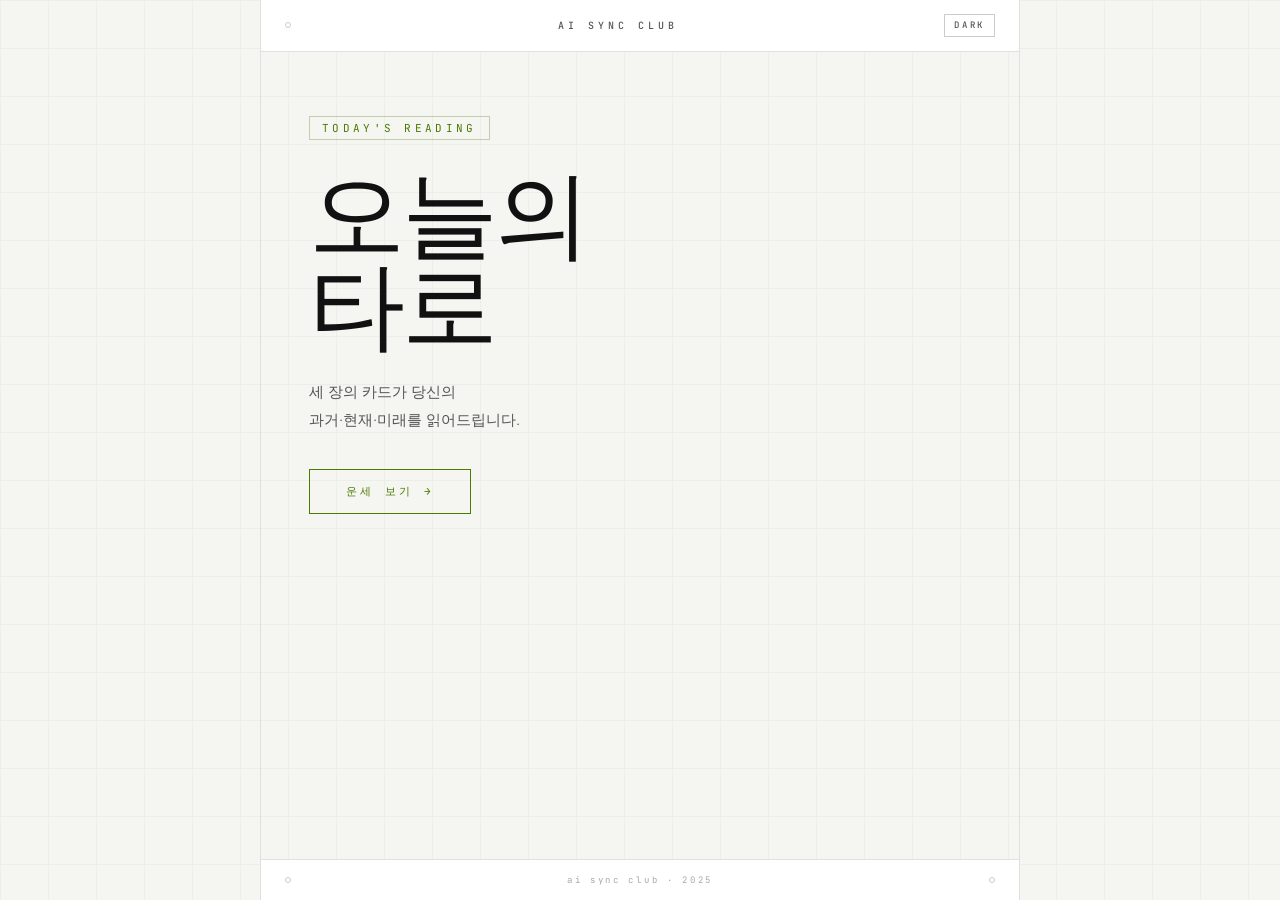
==== landing/index.html @ ec97b527 "랜딩 페이지를 타로 운세 전용 페이지로 개편 Hero/About/Contact 섹션 제거, 모달 방식 폐기, 운세 보기 버튼 클릭 시 인트로 페이드아웃 후 카드+운세 인라인 표시 " ====
<!DOCTYPE html>
<html lang="ko">
<head>
  <meta charset="UTF-8" />
  <meta name="viewport" content="width=device-width, initial-scale=1.0" />
  <meta name="description" content="AI싱크클럽 오늘의 타로 — 세 장의 카드로 당신의 운세를 읽어드립니다" />
  <title>오늘의 타로 · AI SYNC CLUB</title>
  <link rel="preconnect" href="https://fonts.googleapis.com" />
  <link rel="preconnect" href="https://fonts.gstatic.com" crossorigin />
  <link href="https://fonts.googleapis.com/css2?family=Inter:wght@300;400;500;600&family=JetBrains+Mono:wght@300;400;500&display=swap" rel="stylesheet" />
  <link rel="stylesheet" href="style.css" />
  <script>
    (function(){
      var t = localStorage.getItem('theme') || (window.matchMedia('(prefers-color-scheme: light)').matches ? 'light' : 'dark');
      document.documentElement.dataset.theme = t;
    })();
  </script>
</head>
<body>

  <div class="page">

    <header class="site-header">
      <div class="header-dot"></div>
      <span class="header-label">AI SYNC CLUB</span>
      <button class="theme-toggle" id="themeToggle" aria-label="테마 전환">LIGHT</button>
    </header>

    <main class="tarot-main">

      <!-- 인트로 -->
      <section class="tarot-intro" id="tarotIntro">
        <span class="tag">TODAY'S READING</span>
        <h1 class="tarot-page-title">오늘의<br>타로</h1>
        <p class="tarot-page-desc">
          세 장의 카드가 당신의<br>
          과거·현재·미래를 읽어드립니다.
        </p>
        <button class="btn-read" id="btnRead">운세 보기 →</button>
      </section>

      <!-- 리딩 결과 -->
      <section class="tarot-reading" id="tarotReading">
        <p class="tarot-reading-sub" id="tarotSub">카드를 뽑는 중입니다...</p>
        <div class="tarot-cards-row" id="tarotCardsRow"></div>
        <div class="tarot-fortune" id="tarotFortune"></div>
        <button class="btn-retry" id="btnRetry">다시 뽑기 ↺</button>
      </section>

    </main>

    <footer class="site-footer">
      <div class="header-dot"></div>
      <span class="footer-label">ai sync club · 2025</span>
      <div class="header-dot"></div>
    </footer>

  </div>

  <script src="script.js"></script>
  <script src="tarot.js"></script>
</body>
</html>
---- landing/style.css ----
/* ===========================
   AI SYNC CLUB — 타로 페이지
   =========================== */

*, *::before, *::after {
  box-sizing: border-box;
  margin: 0;
  padding: 0;
}

:root {
  --bg:             #0a0a0a;
  --surface:        #111111;
  --line:           #2a2a2a;
  --line-bright:    #444444;
  --text-primary:   #f0f0f0;
  --text-secondary: #666666;
  --text-dim:       #333333;
  --accent:         #c8ff00;

  --font-mono: 'JetBrains Mono', monospace;
  --font-sans: 'Inter', sans-serif;

  --t-fast: 120ms;
  --t-mid:  220ms;
}

:root[data-theme="light"] {
  --bg:             #f5f5f2;
  --surface:        #ffffff;
  --line:           #e0e0dc;
  --line-bright:    #cccccc;
  --text-primary:   #111111;
  --text-secondary: #555555;
  --text-dim:       #aaaaaa;
  --accent:         #4a7a00;
}

/* ── 기본 레이아웃 ── */

body {
  background-color: var(--bg);
  font-family: var(--font-sans);
  color: var(--text-primary);
  min-height: 100vh;
  transition: background-color var(--t-mid), color var(--t-mid);
}

body::before {
  content: '';
  position: fixed;
  inset: 0;
  background-image:
    linear-gradient(var(--line) 1px, transparent 1px),
    linear-gradient(90deg, var(--line) 1px, transparent 1px);
  background-size: 48px 48px;
  opacity: 0.35;
  pointer-events: none;
  z-index: 0;
}

.page {
  position: relative;
  z-index: 1;
  max-width: 760px;
  margin: 0 auto;
  border-left: 1px solid var(--line);
  border-right: 1px solid var(--line);
  min-height: 100vh;
  display: flex;
  flex-direction: column;
  animation: slideUp 0.6s cubic-bezier(0.16, 1, 0.3, 1) both;
}

/* ── 헤더 & 푸터 ── */

.site-header,
.site-footer {
  display: flex;
  align-items: center;
  justify-content: space-between;
  padding: 14px 24px;
  border-bottom: 1px solid var(--line);
  background: var(--surface);
  transition: background-color var(--t-mid), border-color var(--t-mid);
}

.site-footer {
  border-bottom: none;
  border-top: 1px solid var(--line);
  margin-top: auto;
}

.header-dot {
  width: 6px;
  height: 6px;
  border-radius: 50%;
  border: 1px solid var(--line-bright);
}

.header-label {
  font-family: var(--font-mono);
  font-size: 10px;
  font-weight: 500;
  letter-spacing: 0.4em;
  color: var(--text-secondary);
  text-transform: uppercase;
}

.footer-label {
  font-family: var(--font-mono);
  font-size: 9px;
  letter-spacing: 0.3em;
  color: var(--text-dim);
  text-transform: lowercase;
}

/* ── 테마 토글 ── */

.theme-toggle {
  font-family: var(--font-mono);
  font-size: 9px;
  font-weight: 500;
  letter-spacing: 0.3em;
  color: var(--text-secondary);
  background: none;
  border: 1px solid var(--line-bright);
  padding: 4px 9px;
  cursor: pointer;
  text-transform: uppercase;
  transition: color var(--t-fast), border-color var(--t-fast);
  line-height: 1.4;
}

.theme-toggle:hover {
  color: var(--text-primary);
  border-color: var(--text-secondary);
}

/* ── 타로 메인 ── */

.tarot-main {
  flex: 1;
  display: flex;
  flex-direction: column;
  padding: 64px 48px 72px;
}

/* ── 인트로 ── */

.tarot-intro {
  display: flex;
  flex-direction: column;
  gap: 28px;
  transition: opacity var(--t-mid);
}

.tarot-intro.hidden {
  display: none;
}

.tag {
  display: inline-block;
  font-family: var(--font-mono);
  font-size: 11px;
  font-weight: 400;
  letter-spacing: 0.3em;
  color: var(--accent);
  border: 1px solid rgba(200, 255, 0, 0.3);
  padding: 4px 12px;
  align-self: flex-start;
}

:root[data-theme="light"] .tag {
  border-color: rgba(74, 122, 0, 0.3);
}

.tarot-page-title {
  font-family: var(--font-mono);
  font-size: clamp(56px, 12vw, 96px);
  font-weight: 300;
  line-height: 0.95;
  letter-spacing: -0.03em;
  color: var(--text-primary);
}

.tarot-page-desc {
  font-size: 15px;
  font-weight: 300;
  line-height: 1.85;
  color: var(--text-secondary);
}

.btn-read {
  font-family: var(--font-mono);
  font-size: 11px;
  font-weight: 500;
  letter-spacing: 0.3em;
  color: var(--accent);
  background: none;
  border: 1px solid var(--accent);
  padding: 14px 36px;
  cursor: pointer;
  align-self: flex-start;
  text-transform: uppercase;
  margin-top: 8px;
  transition: background var(--t-fast), color var(--t-fast);
}

.btn-read:hover {
  background: var(--accent);
  color: var(--bg);
}

/* ── 리딩 결과 영역 ── */

.tarot-reading {
  display: flex;
  flex-direction: column;
  gap: 40px;
  opacity: 0;
  pointer-events: none;
  transition: opacity 0.4s;
}

.tarot-reading.visible {
  opacity: 1;
  pointer-events: all;
}

.tarot-reading-sub {
  font-family: var(--font-mono);
  font-size: 11px;
  color: var(--text-dim);
  letter-spacing: 0.2em;
  transition: opacity var(--t-mid);
}

/* ── 카드 플립 ── */

.tarot-cards-row {
  display: flex;
  gap: 16px;
  justify-content: center;
}

.tc-wrap {
  perspective: 1000px;
  flex: 1;
  max-width: 160px;
  display: flex;
  flex-direction: column;
  align-items: center;
  gap: 12px;
}

.tc-inner {
  width: 100%;
  aspect-ratio: 2 / 3;
  position: relative;
  transform-style: preserve-3d;
  transition: transform 0.7s cubic-bezier(0.4, 0, 0.2, 1);
}

.tc-wrap.flipped .tc-inner {
  transform: rotateY(180deg);
}

.tc-face {
  position: absolute;
  inset: 0;
  backface-visibility: hidden;
  -webkit-backface-visibility: hidden;
  display: flex;
  flex-direction: column;
  align-items: center;
  justify-content: center;
  border: 1px solid var(--line-bright);
  transition: border-color var(--t-mid);
}

.tc-back {
  background: var(--surface);
  background-image:
    repeating-linear-gradient(45deg,
      var(--line) 0px, var(--line) 1px,
      transparent 1px, transparent 10px);
}

.tc-back-symbol {
  font-size: 22px;
  color: var(--line-bright);
}

.tc-front {
  transform: rotateY(180deg);
  background: var(--surface);
  padding: 0;
  overflow: hidden;
  justify-content: flex-start;
}

.tc-img {
  width: 100%;
  flex: 1;
  object-fit: cover;
  object-position: top center;
  display: block;
  min-height: 0;
}

.tc-card-label {
  padding: 6px 8px 7px;
  background: var(--surface);
  display: flex;
  flex-direction: column;
  gap: 1px;
  transition: background-color var(--t-mid);
  flex-shrink: 0;
  width: 100%;
}

.tc-num {
  font-family: var(--font-mono);
  font-size: 8px;
  color: var(--text-dim);
  letter-spacing: 0.2em;
}

.tc-name {
  font-family: var(--font-mono);
  font-size: 10px;
  font-weight: 500;
  color: var(--text-primary);
  letter-spacing: 0.03em;
  white-space: nowrap;
  overflow: hidden;
  text-overflow: ellipsis;
}

.tc-pos-label {
  font-family: var(--font-mono);
  font-size: 9px;
  letter-spacing: 0.3em;
  color: var(--text-dim);
  text-transform: uppercase;
}

/* ── 운세 텍스트 ── */

.tarot-fortune {
  display: flex;
  flex-direction: column;
  gap: 20px;
  opacity: 0;
  transform: translateY(8px);
  transition: opacity 0.5s, transform 0.5s;
}

.tarot-fortune.visible {
  opacity: 1;
  transform: translateY(0);
}

.fortune-row {
  display: flex;
  flex-direction: column;
  gap: 6px;
  padding-left: 16px;
  border-left: 2px solid var(--accent);
}

.fortune-pos {
  font-family: var(--font-mono);
  font-size: 9px;
  letter-spacing: 0.35em;
  color: var(--accent);
  text-transform: uppercase;
}

.fortune-card-name {
  font-family: var(--font-mono);
  font-size: 13px;
  font-weight: 500;
  color: var(--text-primary);
}

.fortune-text {
  font-size: 14px;
  font-weight: 300;
  line-height: 1.8;
  color: var(--text-secondary);
}

.fortune-summary {
  padding: 20px;
  border: 1px solid var(--line);
  font-size: 14px;
  font-weight: 300;
  line-height: 1.85;
  color: var(--text-secondary);
  font-style: italic;
  background: var(--bg);
  transition: background-color var(--t-mid), border-color var(--t-mid);
}

.btn-retry {
  font-family: var(--font-mono);
  font-size: 10px;
  font-weight: 500;
  letter-spacing: 0.3em;
  color: var(--text-secondary);
  background: none;
  border: 1px solid var(--line-bright);
  padding: 12px 24px;
  cursor: pointer;
  align-self: center;
  transition: color var(--t-fast), border-color var(--t-fast);
  text-transform: uppercase;
}

.btn-retry:hover {
  color: var(--text-primary);
  border-color: var(--text-secondary);
}

/* ── 애니메이션 ── */

@keyframes slideUp {
  from { opacity: 0; transform: translateY(24px); }
  to   { opacity: 1; transform: translateY(0); }
}

/* ── 반응형 ── */

@media (max-width: 600px) {
  .tarot-main     { padding: 48px 24px 56px; }
  .tarot-cards-row { gap: 8px; }
  .tc-name        { font-size: 9px; }
}
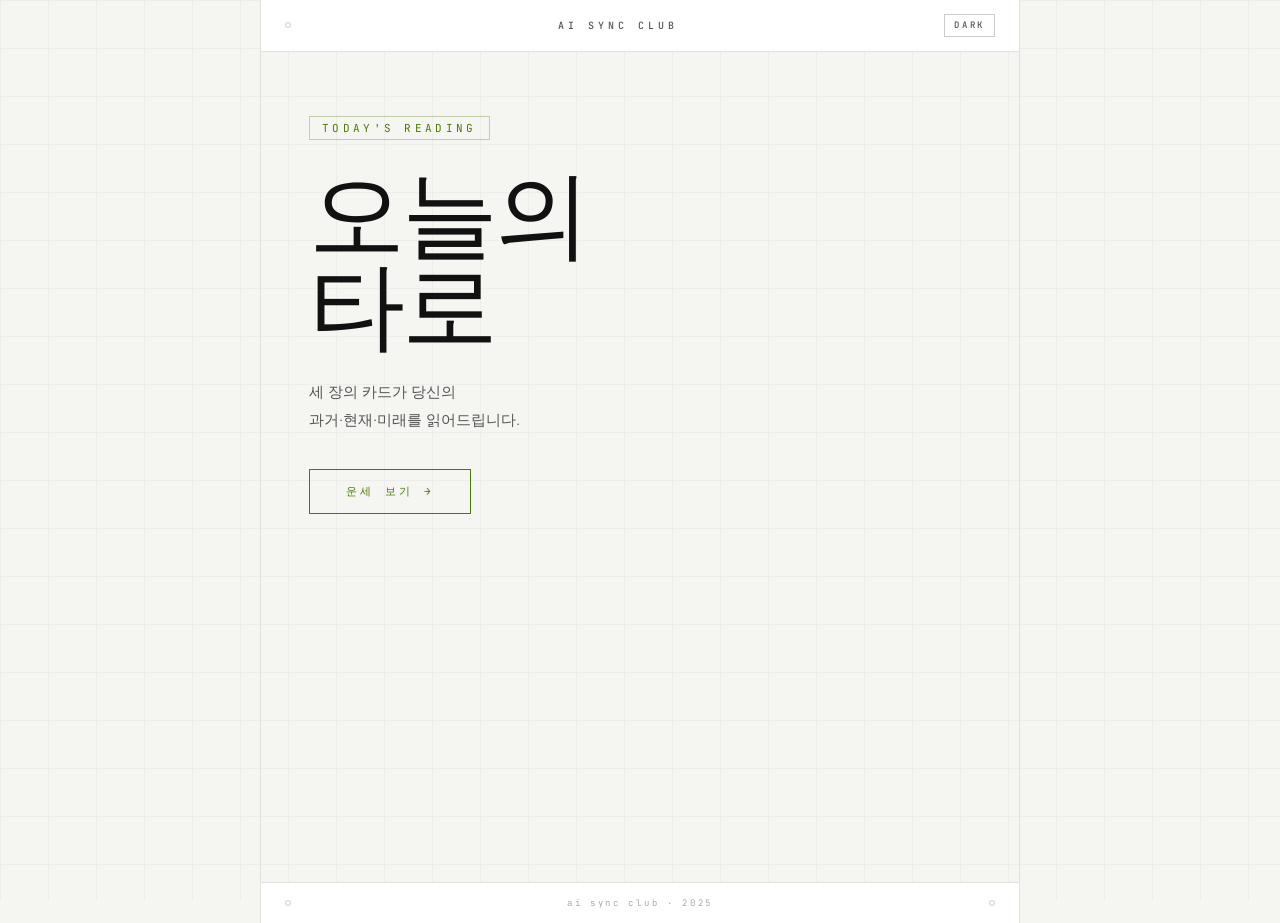
==== commit 9e498389: "로또 번호 5게임 생성 기능 추가 타로 운세 하단에 로또 행운 번호 5게임 표시, 1~45 중 6개 무작위 추첨 후 오름차순 정렬, 번호대별 공식 색상(노랑/파랑/빨강/회색/초록)" ====
--- a/landing/index.html
+++ b/landing/index.html
@@ -44,6 +44,16 @@
         <p class="tarot-reading-sub" id="tarotSub">카드를 뽑는 중입니다...</p>
         <div class="tarot-cards-row" id="tarotCardsRow"></div>
         <div class="tarot-fortune" id="tarotFortune"></div>
+
+        <!-- 로또 번호 -->
+        <div class="lotto-section" id="lottoSection">
+          <div class="lotto-header">
+            <span class="lotto-label">LOTTO · 이번 주 행운 번호</span>
+            <button class="btn-lotto-refresh" id="btnLottoRefresh" aria-label="번호 재생성">↺</button>
+          </div>
+          <div class="lotto-games" id="lottoGames"></div>
+        </div>
+
         <button class="btn-retry" id="btnRetry">다시 뽑기 ↺</button>
       </section>
 
--- a/landing/style.css
+++ b/landing/style.css
@@ -404,6 +404,107 @@
   transition: background-color var(--t-mid), border-color var(--t-mid);
 }
 
+/* ── 로또 섹션 ── */
+
+.lotto-section {
+  border-top: 1px solid var(--line);
+  padding-top: 32px;
+  opacity: 0;
+  transform: translateY(8px);
+  transition: opacity 0.5s 0.2s, transform 0.5s 0.2s;
+}
+
+.lotto-section.visible {
+  opacity: 1;
+  transform: translateY(0);
+}
+
+.lotto-header {
+  display: flex;
+  align-items: center;
+  justify-content: space-between;
+  margin-bottom: 20px;
+}
+
+.lotto-label {
+  font-family: var(--font-mono);
+  font-size: 10px;
+  font-weight: 500;
+  letter-spacing: 0.4em;
+  color: var(--text-secondary);
+  text-transform: uppercase;
+}
+
+.btn-lotto-refresh {
+  font-family: var(--font-mono);
+  font-size: 14px;
+  color: var(--text-secondary);
+  background: none;
+  border: 1px solid var(--line-bright);
+  width: 28px;
+  height: 28px;
+  display: flex;
+  align-items: center;
+  justify-content: center;
+  cursor: pointer;
+  transition: color var(--t-fast), border-color var(--t-fast);
+  border-radius: 0;
+}
+
+.btn-lotto-refresh:hover {
+  color: var(--text-primary);
+  border-color: var(--text-secondary);
+}
+
+.lotto-games {
+  display: flex;
+  flex-direction: column;
+  gap: 10px;
+}
+
+.lotto-game {
+  display: flex;
+  align-items: center;
+  gap: 14px;
+}
+
+.lotto-game-num {
+  font-family: var(--font-mono);
+  font-size: 9px;
+  letter-spacing: 0.1em;
+  color: var(--text-dim);
+  width: 32px;
+  flex-shrink: 0;
+}
+
+.lotto-balls {
+  display: flex;
+  gap: 7px;
+  flex-wrap: wrap;
+}
+
+.lotto-ball {
+  width: 34px;
+  height: 34px;
+  border-radius: 50%;
+  display: flex;
+  align-items: center;
+  justify-content: center;
+  font-family: var(--font-mono);
+  font-size: 11px;
+  font-weight: 500;
+  flex-shrink: 0;
+}
+
+/* 번호대별 공식 색상 */
+.lotto-ball.r1  { background: #f5c315; color: #333; }  /* 1-10  노랑 */
+.lotto-ball.r11 { background: #4b82f0; color: #fff; }  /* 11-20 파랑 */
+.lotto-ball.r21 { background: #e04040; color: #fff; }  /* 21-30 빨강 */
+.lotto-ball.r31 { background: #6e6e6e; color: #fff; }  /* 31-40 회색 */
+.lotto-ball.r41 { background: #43a86e; color: #fff; }  /* 41-45 초록 */
+
+/* ── 다시 뽑기 버튼 ── */
+
 .btn-retry {
   font-family: var(--font-mono);
   font-size: 10px;
@@ -434,7 +535,9 @@
 /* ── 반응형 ── */
 
 @media (max-width: 600px) {
-  .tarot-main     { padding: 48px 24px 56px; }
+  .tarot-main      { padding: 48px 24px 56px; }
   .tarot-cards-row { gap: 8px; }
-  .tc-name        { font-size: 9px; }
-}
+  .tc-name         { font-size: 9px; }
+  .lotto-ball      { width: 30px; height: 30px; font-size: 10px; }
+  .lotto-balls     { gap: 5px; }
+}
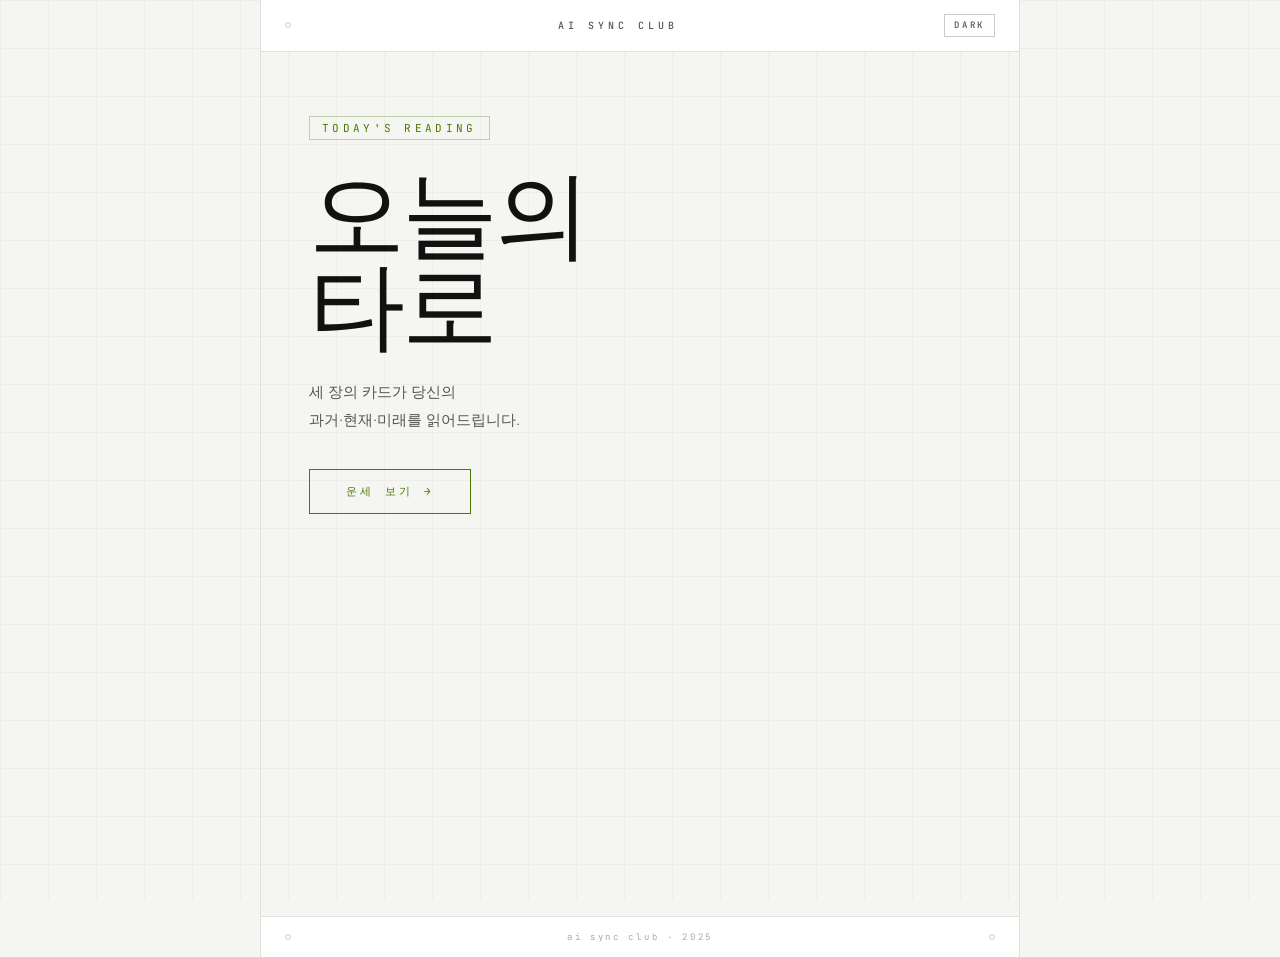
==== commit 4324c05d: "R37 RUNNERS 오늘의 러닝 거리 추가 로또 번호 하단에 5~15km 랜덤 러닝 거리 표시, ↺ 버튼 및 다시 뽑기 시 거리도 함께 재생성  Co-Authored-By: Cl" ====
--- a/landing/index.html
+++ b/landing/index.html
@@ -52,6 +52,7 @@
             <button class="btn-lotto-refresh" id="btnLottoRefresh" aria-label="번호 재생성">↺</button>
           </div>
           <div class="lotto-games" id="lottoGames"></div>
+          <div class="running-banner" id="runningBanner"></div>
         </div>
 
         <button class="btn-retry" id="btnRetry">다시 뽑기 ↺</button>
--- a/landing/style.css
+++ b/landing/style.css
@@ -503,6 +503,22 @@
 .lotto-ball.r31 { background: #6e6e6e; color: #fff; }  /* 31-40 회색 */
 .lotto-ball.r41 { background: #43a86e; color: #fff; }  /* 41-45 초록 */
 
+.running-banner {
+  font-family: var(--font-mono);
+  font-size: 12px;
+  font-weight: 500;
+  color: var(--accent);
+  border: 1px solid rgba(200, 255, 0, 0.25);
+  padding: 13px 16px;
+  letter-spacing: 0.04em;
+  margin-top: 6px;
+  transition: border-color var(--t-mid);
+}
+
+:root[data-theme="light"] .running-banner {
+  border-color: rgba(74, 122, 0, 0.3);
+}
+
 /* ── 다시 뽑기 버튼 ── */
 
 .btn-retry {
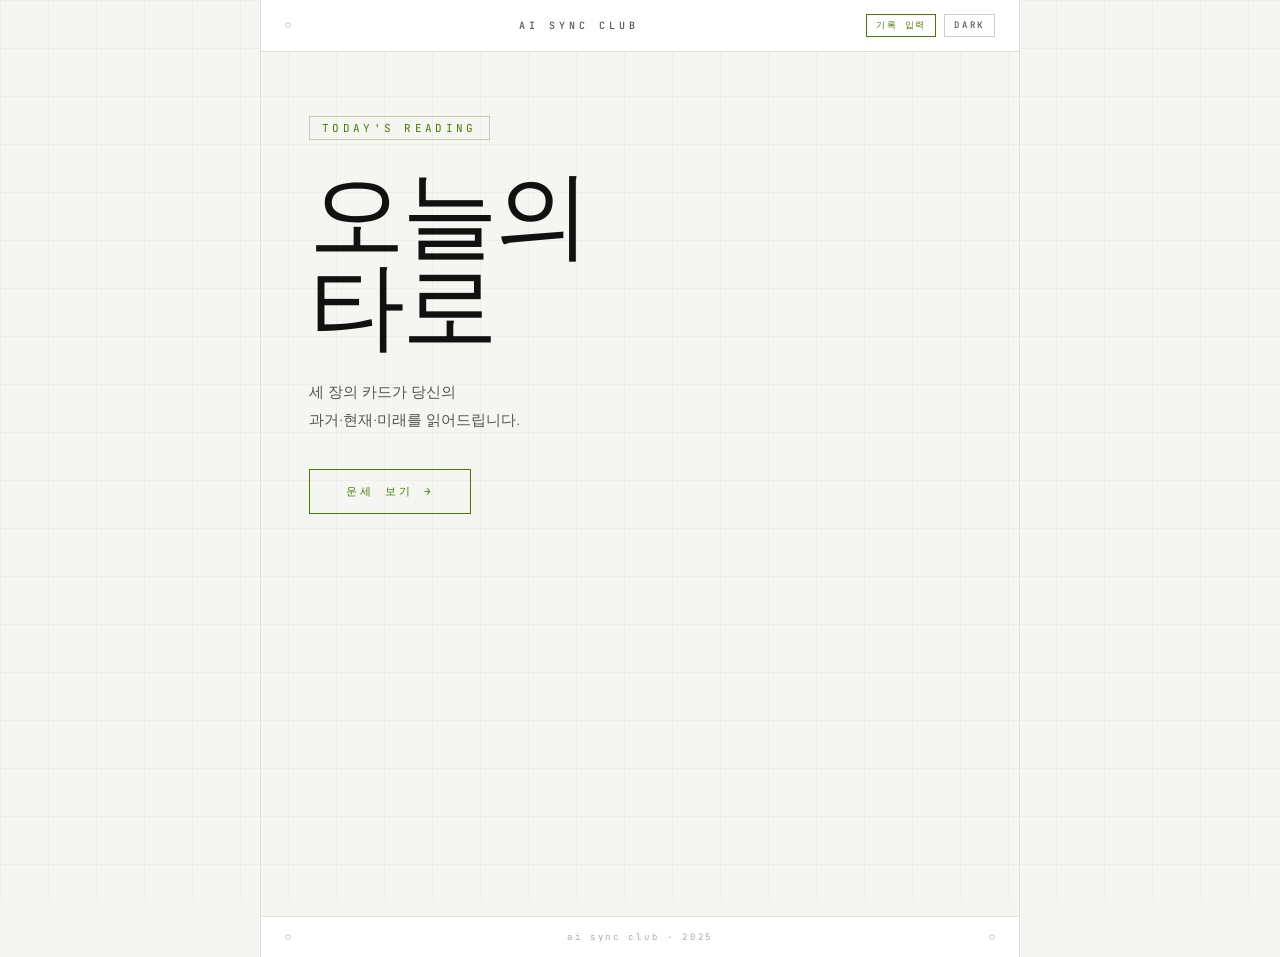
==== commit 7943caca: "러닝 기록 입력 폼 추가 (Google Sheets 연동) 헤더에 기록 입력 버튼, 날짜/이름/거리 모달 폼, Apps Script GET API로 시트 자동 업데이트, Code." ====
--- a/landing/index.html
+++ b/landing/index.html
@@ -23,7 +23,10 @@
     <header class="site-header">
       <div class="header-dot"></div>
       <span class="header-label">AI SYNC CLUB</span>
-      <button class="theme-toggle" id="themeToggle" aria-label="테마 전환">LIGHT</button>
+      <div class="header-actions">
+        <button class="run-log-btn" id="btnRunLog">기록 입력</button>
+        <button class="theme-toggle" id="themeToggle" aria-label="테마 전환">LIGHT</button>
+      </div>
     </header>
 
     <main class="tarot-main">
@@ -68,7 +71,36 @@
 
   </div>
 
+  <!-- 러닝 기록 입력 모달 -->
+  <div class="run-overlay" id="runOverlay">
+    <div class="run-modal">
+      <header class="run-modal-header">
+        <span class="run-modal-title">R37 RUNNERS · 기록 입력</span>
+        <button class="run-modal-close" id="runClose" aria-label="닫기">✕</button>
+      </header>
+
+      <form class="run-form" id="runForm" novalidate>
+        <div class="run-form-group">
+          <label class="run-form-label" for="runDate">날짜</label>
+          <input class="run-form-input" type="date" id="runDate" name="date" required />
+        </div>
+        <div class="run-form-group">
+          <label class="run-form-label" for="runName">이름</label>
+          <input class="run-form-input" type="text" id="runName" name="name" placeholder="이름을 입력하세요" required autocomplete="off" />
+        </div>
+        <div class="run-form-group">
+          <label class="run-form-label" for="runDist">거리 (km)</label>
+          <input class="run-form-input" type="number" id="runDist" name="distance"
+                 placeholder="0.0" step="0.1" min="0.1" max="999" required />
+        </div>
+        <p class="run-form-status" id="runStatus"></p>
+        <button class="run-form-submit" type="submit" id="runSubmit">저장하기 →</button>
+      </form>
+    </div>
+  </div>
+
   <script src="script.js"></script>
   <script src="tarot.js"></script>
+  <script src="runner.js"></script>
 </body>
 </html>
--- a/landing/style.css
+++ b/landing/style.css
@@ -115,6 +115,34 @@
   text-transform: lowercase;
 }
 
+/* ── 헤더 액션 그룹 ── */
+
+.header-actions {
+  display: flex;
+  align-items: center;
+  gap: 8px;
+}
+
+.run-log-btn {
+  font-family: var(--font-mono);
+  font-size: 9px;
+  font-weight: 500;
+  letter-spacing: 0.2em;
+  color: var(--accent);
+  background: none;
+  border: 1px solid var(--accent);
+  padding: 4px 9px;
+  cursor: pointer;
+  text-transform: uppercase;
+  transition: background var(--t-fast), color var(--t-fast);
+  line-height: 1.4;
+}
+
+.run-log-btn:hover {
+  background: var(--accent);
+  color: var(--bg);
+}
+
 /* ── 테마 토글 ── */
 
 .theme-toggle {
@@ -541,6 +569,157 @@
   border-color: var(--text-secondary);
 }
 
+/* ── 러닝 기록 모달 ── */
+
+.run-overlay {
+  position: fixed;
+  inset: 0;
+  z-index: 300;
+  background: rgba(0, 0, 0, 0.88);
+  display: flex;
+  align-items: center;
+  justify-content: center;
+  padding: 24px;
+  opacity: 0;
+  pointer-events: none;
+  transition: opacity var(--t-mid);
+}
+
+.run-overlay.is-open {
+  opacity: 1;
+  pointer-events: all;
+}
+
+.run-modal {
+  background: var(--surface);
+  border: 1px solid var(--line-bright);
+  width: 100%;
+  max-width: 420px;
+  padding: 32px;
+  display: flex;
+  flex-direction: column;
+  gap: 28px;
+  transform: translateY(20px);
+  transition: transform var(--t-mid), background-color var(--t-mid);
+}
+
+.run-overlay.is-open .run-modal {
+  transform: translateY(0);
+}
+
+.run-modal-header {
+  display: flex;
+  align-items: center;
+  justify-content: space-between;
+}
+
+.run-modal-title {
+  font-family: var(--font-mono);
+  font-size: 10px;
+  font-weight: 500;
+  letter-spacing: 0.35em;
+  color: var(--text-secondary);
+  text-transform: uppercase;
+}
+
+.run-modal-close {
+  font-family: var(--font-mono);
+  font-size: 11px;
+  color: var(--text-secondary);
+  background: none;
+  border: 1px solid var(--line-bright);
+  padding: 4px 10px;
+  cursor: pointer;
+  transition: color var(--t-fast), border-color var(--t-fast);
+  letter-spacing: 0.1em;
+}
+
+.run-modal-close:hover {
+  color: var(--text-primary);
+  border-color: var(--text-secondary);
+}
+
+/* ── 러닝 폼 ── */
+
+.run-form {
+  display: flex;
+  flex-direction: column;
+  gap: 18px;
+}
+
+.run-form-group {
+  display: flex;
+  flex-direction: column;
+  gap: 7px;
+}
+
+.run-form-label {
+  font-family: var(--font-mono);
+  font-size: 9px;
+  font-weight: 500;
+  letter-spacing: 0.35em;
+  color: var(--text-secondary);
+  text-transform: uppercase;
+}
+
+.run-form-input {
+  background: var(--bg);
+  border: 1px solid var(--line-bright);
+  color: var(--text-primary);
+  font-family: var(--font-sans);
+  font-size: 15px;
+  font-weight: 300;
+  padding: 11px 14px;
+  outline: none;
+  width: 100%;
+  border-radius: 0;
+  appearance: none;
+  -webkit-appearance: none;
+  transition: border-color var(--t-fast), background-color var(--t-mid);
+}
+
+.run-form-input::placeholder {
+  color: var(--text-dim);
+}
+
+.run-form-input:focus {
+  border-color: var(--accent);
+}
+
+/* date input 캘린더 아이콘 색상 */
+:root[data-theme="dark"] input[type="date"]::-webkit-calendar-picker-indicator {
+  filter: invert(1);
+}
+
+.run-form-status {
+  min-height: 20px;
+  font-family: var(--font-mono);
+  font-size: 11px;
+  letter-spacing: 0.05em;
+  transition: color var(--t-fast);
+}
+
+.run-form-status.ok  { color: var(--accent); }
+.run-form-status.err { color: #e04040; }
+
+.run-form-submit {
+  font-family: var(--font-mono);
+  font-size: 11px;
+  font-weight: 500;
+  letter-spacing: 0.25em;
+  color: var(--bg);
+  background: var(--accent);
+  border: none;
+  padding: 14px;
+  cursor: pointer;
+  text-transform: uppercase;
+  transition: opacity var(--t-fast);
+  margin-top: 4px;
+}
+
+.run-form-submit:hover  { opacity: 0.85; }
+.run-form-submit:disabled { opacity: 0.4; cursor: not-allowed; }
+
 /* ── 애니메이션 ── */
 
 @keyframes slideUp {
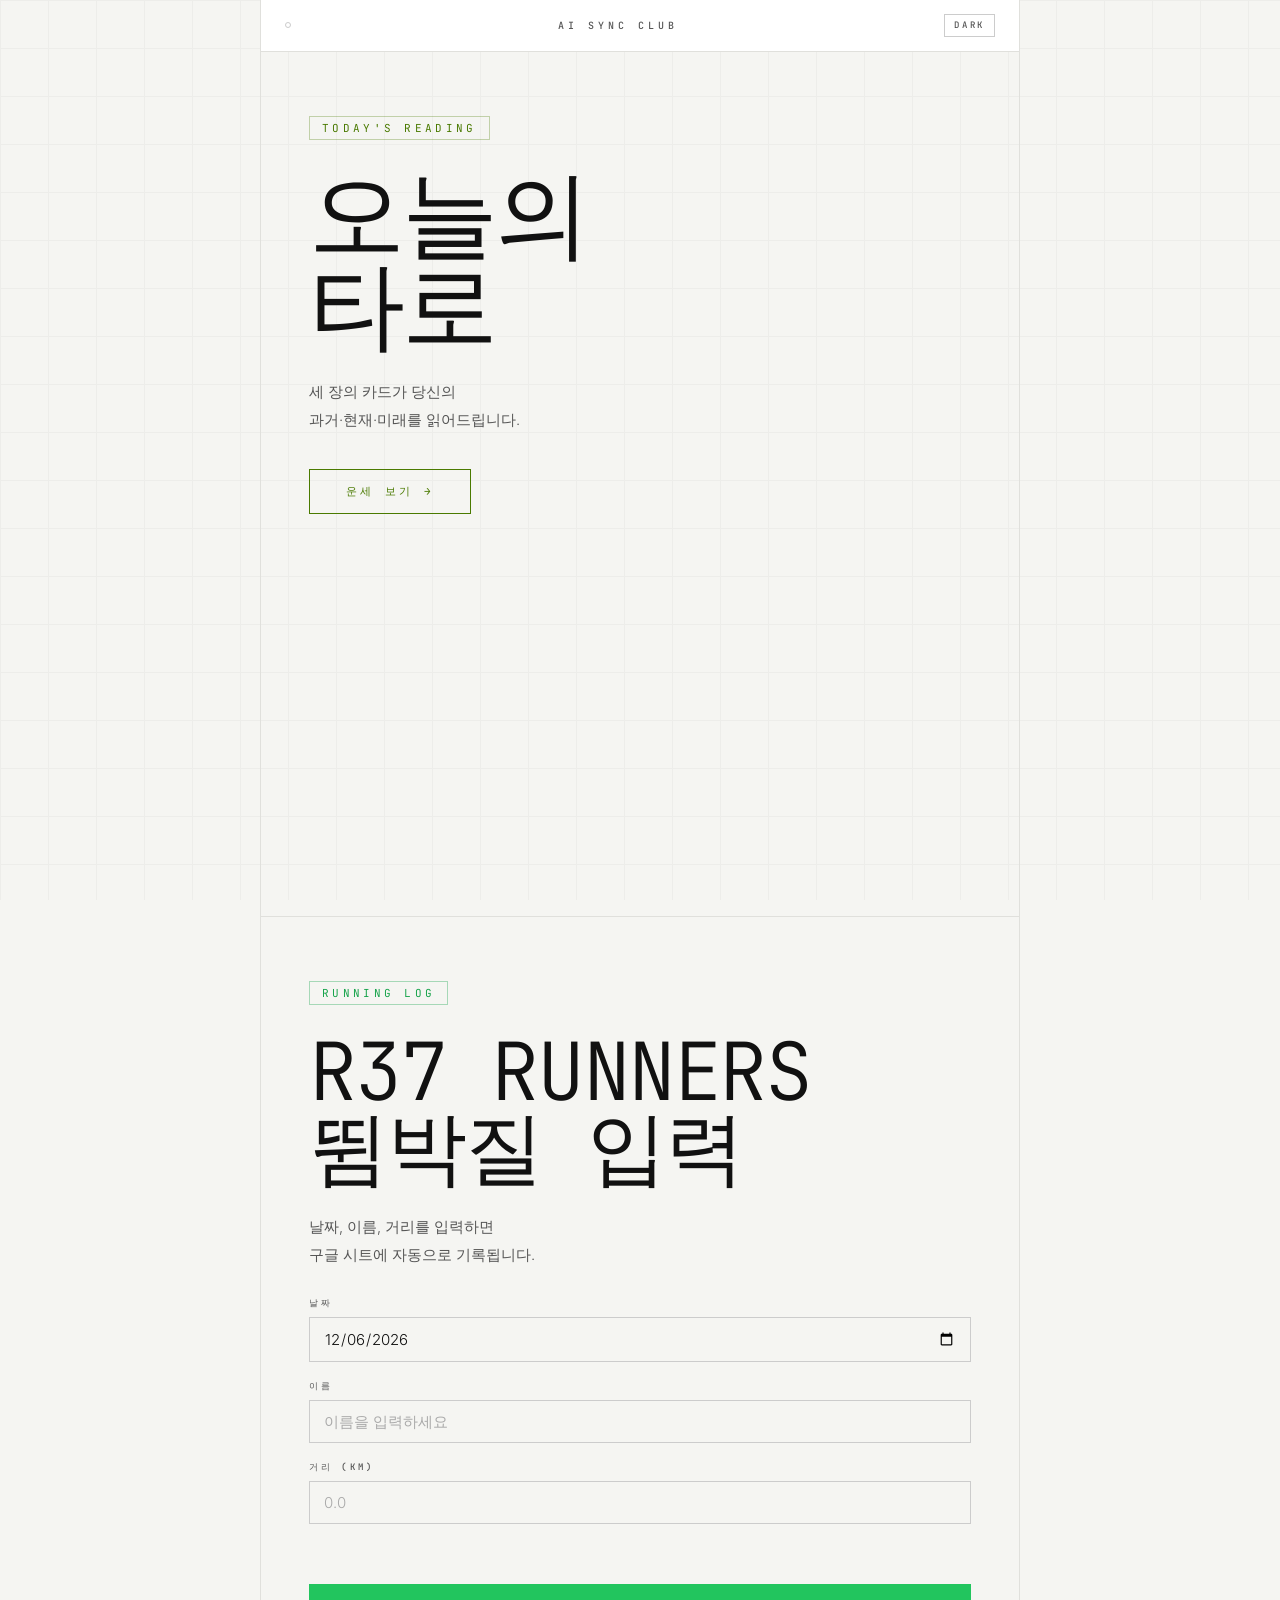
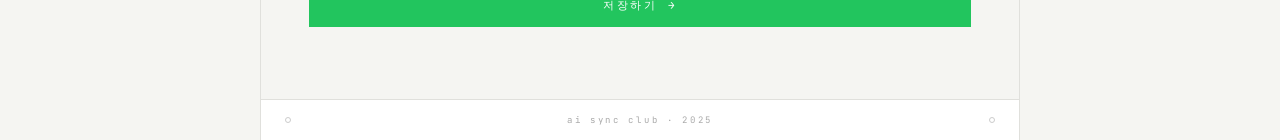
==== commit f7caccfb: "뜀박질 입력을 타로와 동등한 독립 섹션으로 재구성 - 모달 제거 → 페이지에 .runner-section으로 직접 배치 - 제목: R37 RUNNERS 뜀박질 입력 - 저장 버튼 " ====
--- a/landing/index.html
+++ b/landing/index.html
@@ -23,15 +23,12 @@
     <header class="site-header">
       <div class="header-dot"></div>
       <span class="header-label">AI SYNC CLUB</span>
-      <div class="header-actions">
-        <button class="run-log-btn" id="btnRunLog">기록 입력</button>
-        <button class="theme-toggle" id="themeToggle" aria-label="테마 전환">LIGHT</button>
-      </div>
+      <button class="theme-toggle" id="themeToggle" aria-label="테마 전환">LIGHT</button>
     </header>
 
+    <!-- 타로 섹션 -->
     <main class="tarot-main">
 
-      <!-- 인트로 -->
       <section class="tarot-intro" id="tarotIntro">
         <span class="tag">TODAY'S READING</span>
         <h1 class="tarot-page-title">오늘의<br>타로</h1>
@@ -42,13 +39,11 @@
         <button class="btn-read" id="btnRead">운세 보기 →</button>
       </section>
 
-      <!-- 리딩 결과 -->
       <section class="tarot-reading" id="tarotReading">
         <p class="tarot-reading-sub" id="tarotSub">카드를 뽑는 중입니다...</p>
         <div class="tarot-cards-row" id="tarotCardsRow"></div>
         <div class="tarot-fortune" id="tarotFortune"></div>
 
-        <!-- 로또 번호 -->
         <div class="lotto-section" id="lottoSection">
           <div class="lotto-header">
             <span class="lotto-label">LOTTO · 이번 주 행운 번호</span>
@@ -63,21 +58,11 @@
 
     </main>
 
-    <footer class="site-footer">
-      <div class="header-dot"></div>
-      <span class="footer-label">ai sync club · 2025</span>
-      <div class="header-dot"></div>
-    </footer>
-
-  </div>
-
-  <!-- 러닝 기록 입력 모달 -->
-  <div class="run-overlay" id="runOverlay">
-    <div class="run-modal">
-      <header class="run-modal-header">
-        <span class="run-modal-title">R37 RUNNERS · 기록 입력</span>
-        <button class="run-modal-close" id="runClose" aria-label="닫기">✕</button>
-      </header>
+    <!-- 뜀박질 입력 섹션 -->
+    <section class="runner-section">
+      <span class="tag runner-tag">RUNNING LOG</span>
+      <h2 class="runner-title">R37 RUNNERS<br>뜀박질 입력</h2>
+      <p class="runner-desc">날짜, 이름, 거리를 입력하면<br>구글 시트에 자동으로 기록됩니다.</p>
 
       <form class="run-form" id="runForm" novalidate>
         <div class="run-form-group">
@@ -94,9 +79,16 @@
                  placeholder="0.0" step="0.1" min="0.1" max="999" required />
         </div>
         <p class="run-form-status" id="runStatus"></p>
-        <button class="run-form-submit" type="submit" id="runSubmit">저장하기 →</button>
+        <button class="run-form-submit run-submit-green" type="submit" id="runSubmit">저장하기 →</button>
       </form>
-    </div>
+    </section>
+
+    <footer class="site-footer">
+      <div class="header-dot"></div>
+      <span class="footer-label">ai sync club · 2025</span>
+      <div class="header-dot"></div>
+    </footer>
+
   </div>
 
   <script src="script.js"></script>
--- a/landing/style.css
+++ b/landing/style.css
@@ -569,74 +569,41 @@
   border-color: var(--text-secondary);
 }
 
-/* ── 러닝 기록 모달 ── */
-
-.run-overlay {
-  position: fixed;
-  inset: 0;
-  z-index: 300;
-  background: rgba(0, 0, 0, 0.88);
-  display: flex;
-  align-items: center;
-  justify-content: center;
-  padding: 24px;
-  opacity: 0;
-  pointer-events: none;
-  transition: opacity var(--t-mid);
-}
-
-.run-overlay.is-open {
-  opacity: 1;
-  pointer-events: all;
-}
-
-.run-modal {
-  background: var(--surface);
-  border: 1px solid var(--line-bright);
-  width: 100%;
-  max-width: 420px;
-  padding: 32px;
+/* ── 뜀박질 입력 섹션 ── */
+
+.runner-section {
+  border-top: 1px solid var(--line);
+  padding: 64px 48px 72px;
   display: flex;
   flex-direction: column;
   gap: 28px;
-  transform: translateY(20px);
-  transition: transform var(--t-mid), background-color var(--t-mid);
-}
-
-.run-overlay.is-open .run-modal {
-  transform: translateY(0);
-}
-
-.run-modal-header {
-  display: flex;
-  align-items: center;
-  justify-content: space-between;
-}
-
-.run-modal-title {
-  font-family: var(--font-mono);
-  font-size: 10px;
-  font-weight: 500;
-  letter-spacing: 0.35em;
-  color: var(--text-secondary);
-  text-transform: uppercase;
-}
-
-.run-modal-close {
-  font-family: var(--font-mono);
-  font-size: 11px;
-  color: var(--text-secondary);
-  background: none;
-  border: 1px solid var(--line-bright);
-  padding: 4px 10px;
-  cursor: pointer;
-  transition: color var(--t-fast), border-color var(--t-fast);
-  letter-spacing: 0.1em;
-}
-
-.run-modal-close:hover {
-  color: var(--text-primary);
-  border-color: var(--text-secondary);
+  transition: border-color var(--t-mid);
+}
+
+.runner-tag {
+  border-color: rgba(34, 197, 94, 0.35);
+  color: #22c55e;
+}
+
+:root[data-theme="light"] .runner-tag {
+  border-color: rgba(22, 163, 74, 0.35);
+  color: #16a34a;
+}
+
+.runner-title {
+  font-family: var(--font-mono);
+  font-size: clamp(44px, 10vw, 80px);
+  font-weight: 300;
+  line-height: 0.95;
+  letter-spacing: -0.03em;
+  color: var(--text-primary);
+}
+
+.runner-desc {
+  font-size: 15px;
+  font-weight: 300;
+  line-height: 1.85;
+  color: var(--text-secondary);
 }
 
 /* ── 러닝 폼 ── */
@@ -720,6 +687,12 @@
 .run-form-submit:hover  { opacity: 0.85; }
 .run-form-submit:disabled { opacity: 0.4; cursor: not-allowed; }
 
+.run-submit-green {
+  background: #22c55e;
+  color: #fff;
+}
+.run-submit-green:hover { background: #16a34a; opacity: 1; }
+
 /* ── 애니메이션 ── */
 
 @keyframes slideUp {
@@ -731,6 +704,7 @@
 
 @media (max-width: 600px) {
   .tarot-main      { padding: 48px 24px 56px; }
+  .runner-section  { padding: 48px 24px 56px; }
   .tarot-cards-row { gap: 8px; }
   .tc-name         { font-size: 9px; }
   .lotto-ball      { width: 30px; height: 30px; font-size: 10px; }
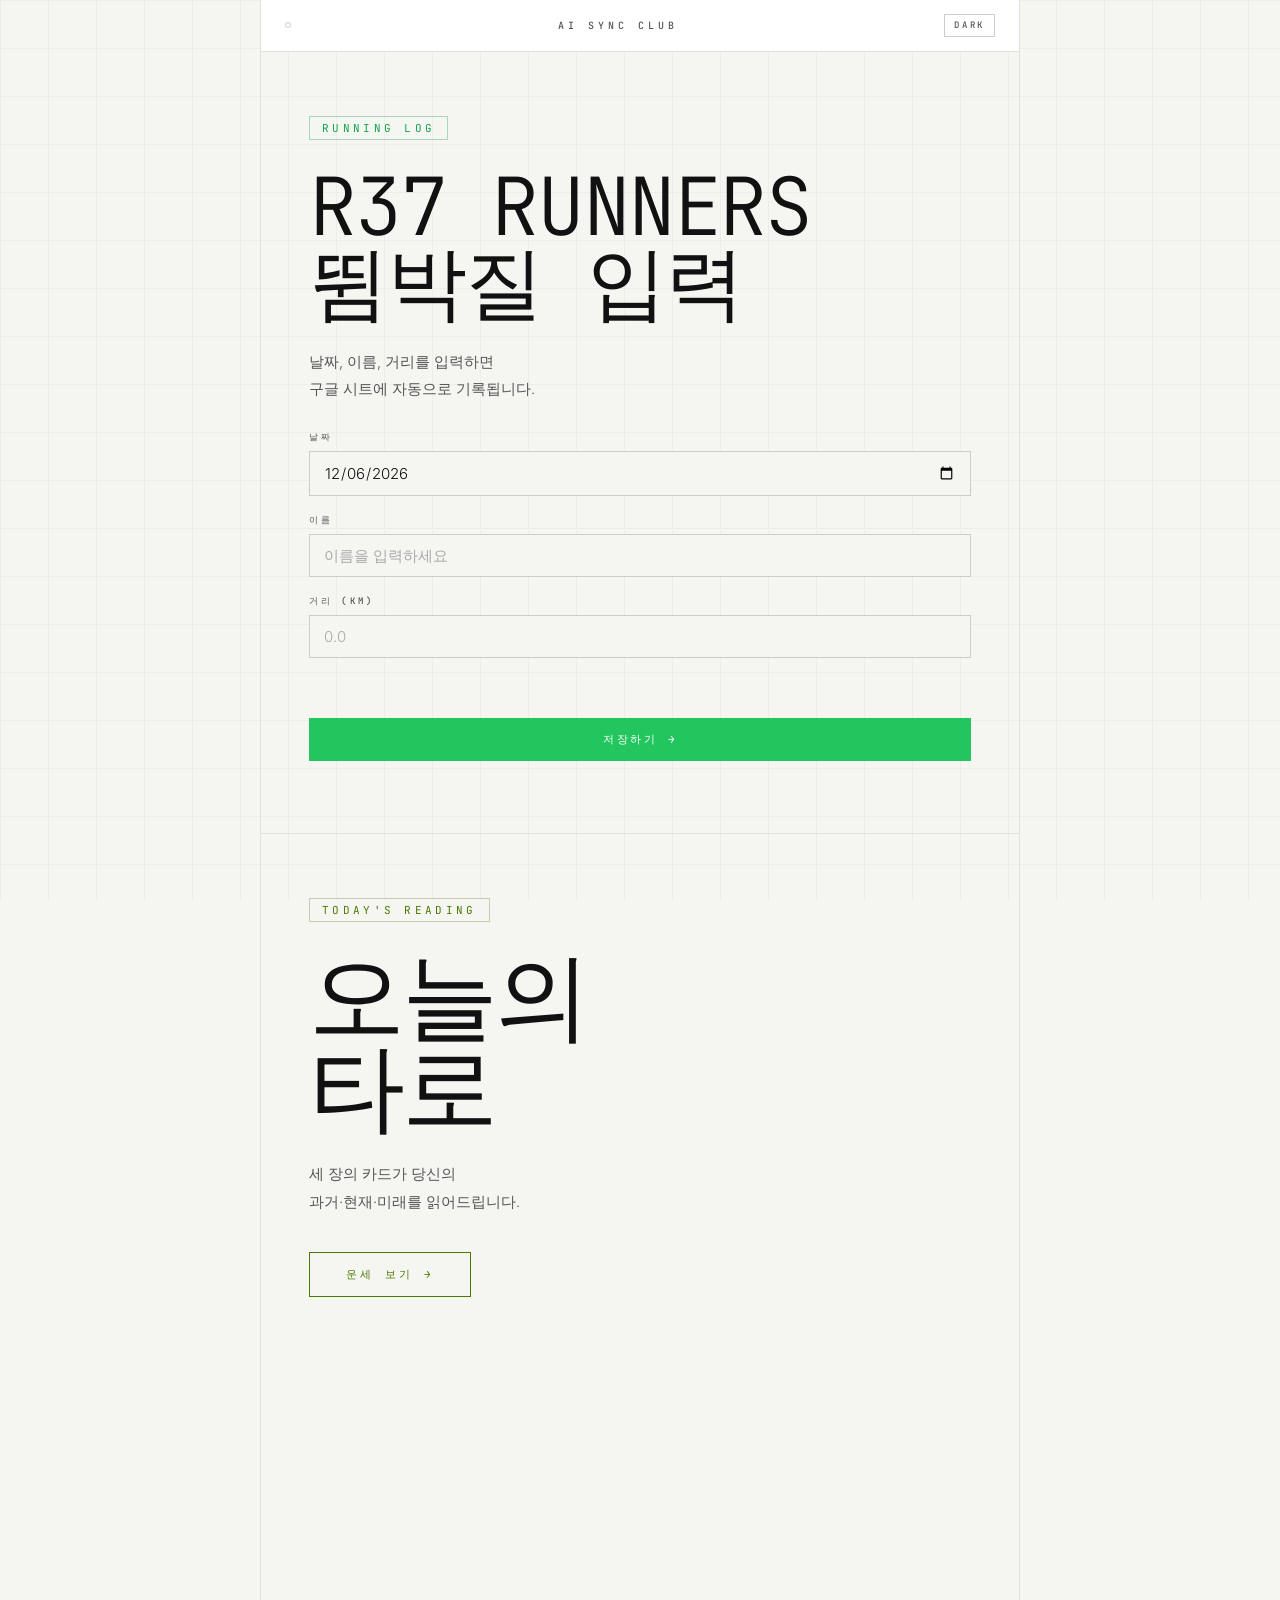
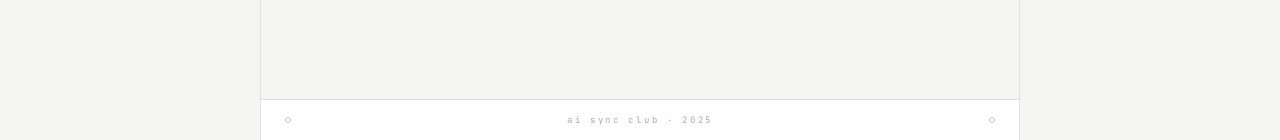
==== commit 1037dfbf: "섹션 순서 변경: 뜀박질 입력 → 타로 Co-Authored-By: Claude Sonnet 4.6 <noreply@anthropic.com>" ====
--- a/landing/index.html
+++ b/landing/index.html
@@ -25,6 +25,31 @@
       <span class="header-label">AI SYNC CLUB</span>
       <button class="theme-toggle" id="themeToggle" aria-label="테마 전환">LIGHT</button>
     </header>
+
+    <!-- 뜀박질 입력 섹션 -->
+    <section class="runner-section">
+      <span class="tag runner-tag">RUNNING LOG</span>
+      <h2 class="runner-title">R37 RUNNERS<br>뜀박질 입력</h2>
+      <p class="runner-desc">날짜, 이름, 거리를 입력하면<br>구글 시트에 자동으로 기록됩니다.</p>
+
+      <form class="run-form" id="runForm" novalidate>
+        <div class="run-form-group">
+          <label class="run-form-label" for="runDate">날짜</label>
+          <input class="run-form-input" type="date" id="runDate" name="date" required />
+        </div>
+        <div class="run-form-group">
+          <label class="run-form-label" for="runName">이름</label>
+          <input class="run-form-input" type="text" id="runName" name="name" placeholder="이름을 입력하세요" required autocomplete="off" />
+        </div>
+        <div class="run-form-group">
+          <label class="run-form-label" for="runDist">거리 (km)</label>
+          <input class="run-form-input" type="number" id="runDist" name="distance"
+                 placeholder="0.0" step="0.1" min="0.1" max="999" required />
+        </div>
+        <p class="run-form-status" id="runStatus"></p>
+        <button class="run-form-submit run-submit-green" type="submit" id="runSubmit">저장하기 →</button>
+      </form>
+    </section>
 
     <!-- 타로 섹션 -->
     <main class="tarot-main">
@@ -58,31 +83,6 @@
 
     </main>
 
-    <!-- 뜀박질 입력 섹션 -->
-    <section class="runner-section">
-      <span class="tag runner-tag">RUNNING LOG</span>
-      <h2 class="runner-title">R37 RUNNERS<br>뜀박질 입력</h2>
-      <p class="runner-desc">날짜, 이름, 거리를 입력하면<br>구글 시트에 자동으로 기록됩니다.</p>
-
-      <form class="run-form" id="runForm" novalidate>
-        <div class="run-form-group">
-          <label class="run-form-label" for="runDate">날짜</label>
-          <input class="run-form-input" type="date" id="runDate" name="date" required />
-        </div>
-        <div class="run-form-group">
-          <label class="run-form-label" for="runName">이름</label>
-          <input class="run-form-input" type="text" id="runName" name="name" placeholder="이름을 입력하세요" required autocomplete="off" />
-        </div>
-        <div class="run-form-group">
-          <label class="run-form-label" for="runDist">거리 (km)</label>
-          <input class="run-form-input" type="number" id="runDist" name="distance"
-                 placeholder="0.0" step="0.1" min="0.1" max="999" required />
-        </div>
-        <p class="run-form-status" id="runStatus"></p>
-        <button class="run-form-submit run-submit-green" type="submit" id="runSubmit">저장하기 →</button>
-      </form>
-    </section>
-
     <footer class="site-footer">
       <div class="header-dot"></div>
       <span class="footer-label">ai sync club · 2025</span>
--- a/landing/style.css
+++ b/landing/style.css
@@ -572,7 +572,7 @@
 /* ── 뜀박질 입력 섹션 ── */
 
 .runner-section {
-  border-top: 1px solid var(--line);
+  border-bottom: 1px solid var(--line);
   padding: 64px 48px 72px;
   display: flex;
   flex-direction: column;
